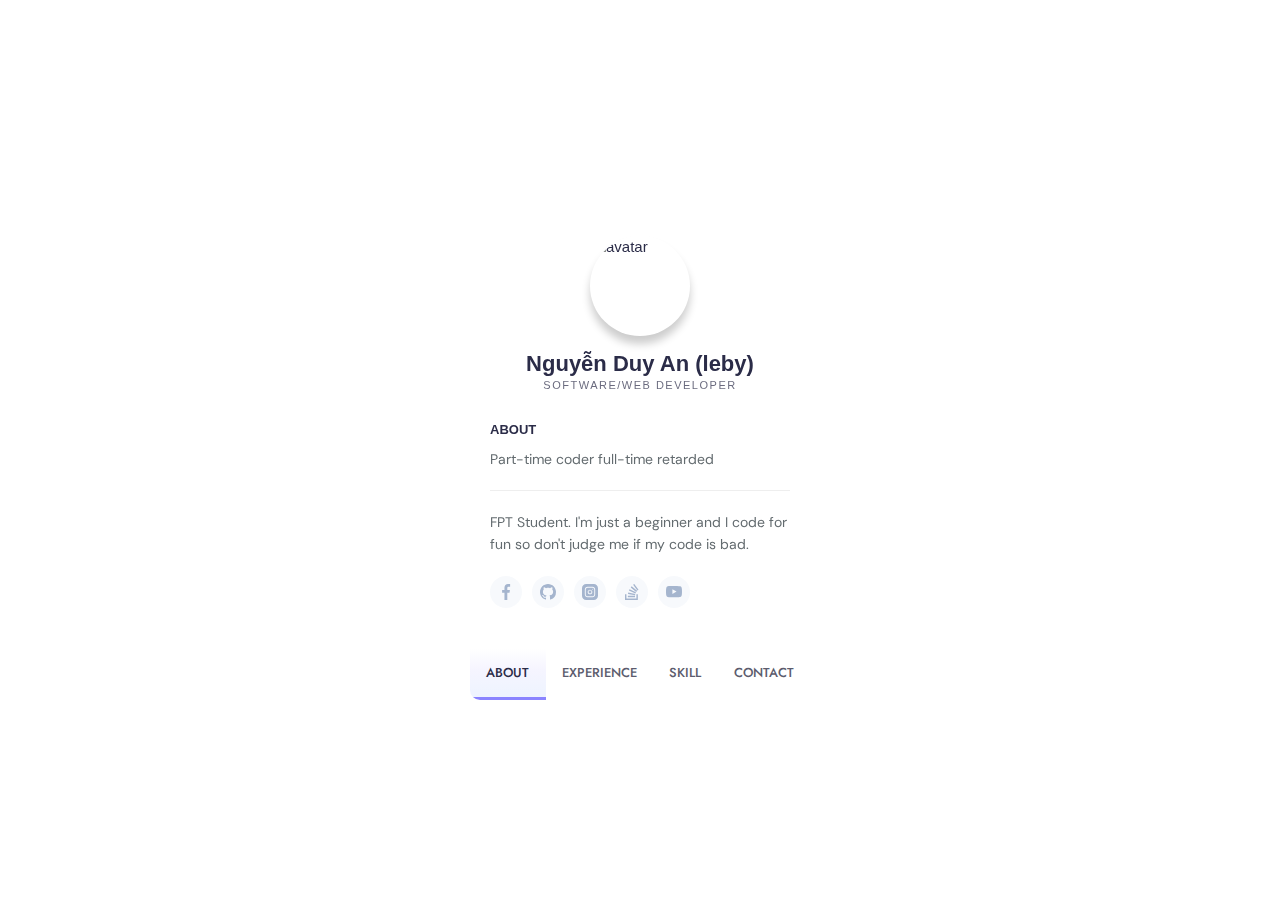
==== index.html @ 3970532f "Update index.html" ====
<!DOCTYPE html>
<html lang="vi">
<head>
    <meta charset="UTF-8">
    <meta name="viewport" content="width=device-width, initial-scale=1">
    <title>Hello! I'm leby</title>
    <link rel="stylesheet" href="stuff/css.css">
    <link rel="stylesheet" href="https://www.w3schools.com/w3css/4/w3.css">
    <link rel="shortcut icon" type="image/jpg" href="https://cdn.discordapp.com/attachments/826292876207849493/911662715800551456/imageonline-co-roundcorner_1.png"/>
    <script src="https://kit.fontawesome.com/244a93e08c.js" crossorigin="anonymous"></script>
</head>
<body oncontextmenu="return false;">
    <div class="card" data-state="#about">
  <div class="card-header">
    <div class="card-cover" style="background-image: url(https://i.pinimg.com/originals/5f/9f/bd/5f9fbdbe038edf4a09fdb52c94ad59bf.jpg)"></div>
    <img class="card-avatar" src="https://scontent.fvca1-3.fna.fbcdn.net/v/t39.30808-1/p240x240/245911182_2202183583258053_7354776640081373147_n.jpg?_nc_cat=103&ccb=1-5&_nc_sid=7206a8&_nc_ohc=Rj9_3_dnfJEAX-AiSiD&_nc_ht=scontent.fvca1-3.fna&oh=562b71805e0743362fa709a6f1a4285f&oe=619D1493" alt="avatar" />

    <h1 class="card-fullname">Nguyễn Duy An (leby)</h1>
    <h2 class="card-jobtitle">Software/Web Developer</h2>

  </div>
  <div class="card-main">
    <div class="card-section is-active" id="about">
      <div class="card-content">
        <div class="card-subtitle">ABOUT</div>
          <p class="card-desc">Part-time coder full-time retarded</p>
          <hr>
        <p class="card-desc">FPT Student. I'm just a beginner and I code for fun so don't judge me if my code is bad.
        </p>
      </div>
      <div class="card-social">
        <a href="https://www.facebook.com/annguyen280605/"><svg viewBox="0 0 24 24" xmlns="http://www.w3.org/2000/svg">
            <path d="M15.997 3.985h2.191V.169C17.81.117 16.51 0 14.996 0c-3.159 0-5.323 1.987-5.323 5.639V9H6.187v4.266h3.486V24h4.274V13.267h3.345l.531-4.266h-3.877V6.062c.001-1.233.333-2.077 2.051-2.077z"/></svg></a>
        <a href="https://github.com/lebyleafy"><svg xmlns="http://www.w3.org/2000/svg" width="16" height="16" fill="currentColor" class="bi bi-github" viewBox="0 0 16 16">
        <path d="M8 0C3.58 0 0 3.58 0 8c0 3.54 2.29 6.53 5.47 7.59.4.07.55-.17.55-.38 0-.19-.01-.82-.01-1.49-2.01.37-2.53-.49-2.69-.94-.09-.23-.48-.94-.82-1.13-.28-.15-.68-.52-.01-.53.63-.01 1.08.58 1.23.82.72 1.21 1.87.87 2.33.66.07-.52.28-.87.51-1.07-1.78-.2-3.64-.89-3.64-3.95 0-.87.31-1.59.82-2.15-.08-.2-.36-1.02.08-2.12 0 0 .67-.21 2.2.82.64-.18 1.32-.27 2-.27.68 0 1.36.09 2 .27 1.53-1.04 2.2-.82 2.2-.82.44 1.1.16 1.92.08 2.12.51.56.82 1.27.82 2.15 0 3.07-1.87 3.75-3.65 3.95.29.25.54.73.54 1.48 0 1.07-.01 1.93-.01 2.2 0 .21.15.46.55.38A8.012 8.012 0 0 0 16 8c0-4.42-3.58-8-8-8z"/>
        </svg></a>
        <a href="https://www.instagram.com/nguyen_an2806/"><svg viewBox="0 0 512 512" xmlns="http://www.w3.org/2000/svg">
            <path d="M301 256c0 24.852-20.148 45-45 45s-45-20.148-45-45 20.148-45 45-45 45 20.148 45 45zm0 0" />
            <path d="M332 120H180c-33.086 0-60 26.914-60 60v152c0 33.086 26.914 60 60 60h152c33.086 0 60-26.914 60-60V180c0-33.086-26.914-60-60-60zm-76 211c-41.355 0-75-33.645-75-75s33.645-75 75-75 75 33.645 75 75-33.645 75-75 75zm86-146c-8.285 0-15-6.715-15-15s6.715-15 15-15 15 6.715 15 15-6.715 15-15 15zm0 0" />
            <path d="M377 0H135C60.562 0 0 60.563 0 135v242c0 74.438 60.563 135 135 135h242c74.438 0 135-60.563 135-135V135C512 60.562 451.437 0 377 0zm45 332c0 49.625-40.375 90-90 90H180c-49.625 0-90-40.375-90-90V180c0-49.625 40.375-90 90-90h152c49.625 0 90 40.375 90 90zm0 0" /></svg></a>
        <a href="https://stackoverflow.com/users/16965774/lea"><svg xmlns="http://www.w3.org/2000/svg" width="16" height="16" fill="currentColor" class="bi bi-stack-overflow" viewBox="0 0 16 16">
  <path d="M12.412 14.572V10.29h1.428V16H1v-5.71h1.428v4.282h9.984z"/>
  <path d="M3.857 13.145h7.137v-1.428H3.857v1.428zM10.254 0 9.108.852l4.26 5.727 1.146-.852L10.254 0zm-3.54 3.377 5.484 4.567.913-1.097L7.627 2.28l-.914 1.097zM4.922 6.55l6.47 3.013.603-1.294-6.47-3.013-.603 1.294zm-.925 3.344 6.985 1.469.294-1.398-6.985-1.468-.294 1.397z"/>
</svg></a>
          <a href="https://www.youtube.com/channel/UCmO1rv8Kp0wK0fji1_LSCEQ"><svg xmlns="http://www.w3.org/2000/svg" width="16" height="16" fill="currentColor" class="bi bi-youtube" viewBox="0 0 16 16">
  <path d="M8.051 1.999h.089c.822.003 4.987.033 6.11.335a2.01 2.01 0 0 1 1.415 1.42c.101.38.172.883.22 1.402l.01.104.022.26.008.104c.065.914.073 1.77.074 1.957v.075c-.001.194-.01 1.108-.082 2.06l-.008.105-.009.104c-.05.572-.124 1.14-.235 1.558a2.007 2.007 0 0 1-1.415 1.42c-1.16.312-5.569.334-6.18.335h-.142c-.309 0-1.587-.006-2.927-.052l-.17-.006-.087-.004-.171-.007-.171-.007c-1.11-.049-2.167-.128-2.654-.26a2.007 2.007 0 0 1-1.415-1.419c-.111-.417-.185-.986-.235-1.558L.09 9.82l-.008-.104A31.4 31.4 0 0 1 0 7.68v-.123c.002-.215.01-.958.064-1.778l.007-.103.003-.052.008-.104.022-.26.01-.104c.048-.519.119-1.023.22-1.402a2.007 2.007 0 0 1 1.415-1.42c.487-.13 1.544-.21 2.654-.26l.17-.007.172-.006.086-.003.171-.007A99.788 99.788 0 0 1 7.858 2h.193zM6.4 5.209v4.818l4.157-2.408L6.4 5.209z"/>
          </svg></a>
      </div>
    </div>
      <div class="card-section" id = "skill">
    <div class="card-content">
      <div class="card-subtitle">SKILL</div>
        <p class="card-desc">These are what I have learnt pass 2 years of programming</p>
      <div class="card-skill-wrapper">
   <div class="skill-python">
      <h6><i class="fab fa-python"></i> Python </h6>
           <div class="w3-light-grey">
    <div class="w3-blue" style="height:10px;width:91%"></div>
     </div>
        <p style="text-align:right;">88%</p>
    </div>
          <div class="skill-unity">
      <h6><i class="fab fa-unity"></i> Unity </h6>
           <div class="w3-light-grey">
    <div class="w3-red" style="height:10px;width:40%"></div>
     </div>
        <p style="text-align:right;">40%</p>
    </div>
      </div>
          <div class="skill-html">
      <h6><i class="fab fa-html5"></i> HTML5 </h6>
           <div class="w3-light-grey">
    <div class="w3-green" style="height:10px;width:69%"></div>
     </div>
        <p style="text-align:right;">69%</p>
      </div>
    <div class="skill-css">
      <h6><i class="fab fa-css3-alt"></i> CSS3 </h6>
      <div class="w3-light-grey">
        <div class="w3-green" style="height:10px;width:35%"></div>
     </div>
        <p style="text-align:right;">35%</p>
      </div>

    <div class="skill-javascript">
      <h6><i class="fab fa-js"></i> JavaScript </h6>
           <div class="w3-light-grey">
    <div class="w3-green" style="height:10px;width:22%"></div>
     </div>
        <p style="text-align:right;">22%</p>
    </div>


  </div>
  </div>
    <div class="card-section" id="experience">
      <div class="card-content">
        <div class="card-subtitle">WORK EXPERIENCE</div>
        <div class="card-timeline">
          <div class="card-item" data-year="2018">
            <div class="card-item-title">Developed <span>Discord Bot</span></div>
            <div class="card-item-desc">Feature-rich bot named Nagatoro BOT.</div>
          </div>
          <div class="card-item" data-year="2019">
            <div class="card-item-title">Back-end Developer for <span>0-aim Esport</span></div>
            <div class="card-item-desc">Developed new Databases system for interviews. Sadly, this clan has been disbanded.</div>
          </div>
          <div class="card-item" data-year="2020">
            <div class="card-item-title">Developed  <span>A.I</span></div>
            <div class="card-item-desc">Face detection and self learning chat bot.</div>
          </div>
          <div class="card-item" data-year="2021">
            <div class="card-item-title">Full-Stack Developing for <span>Nhà thuốc Ngô Quyền</span></div>
            <div class="card-item-desc">Responsible for the databases and webpage.</div>
          </div>
        </div>
      </div>
    </div>
    <div class="card-section" id="contact">
      <div class="card-content">
        <div class="card-subtitle">CONTACT</div>
        <div class="card-contact-wrapper">
          <div class="card-contact">
            <svg xmlns="http://www.w3.org/2000/svg" viewBox="0 0 24 24" fill="none" stroke="currentColor" stroke-width="2" stroke-linecap="round" stroke-linejoin="round">
              <path d="M21 10c0 7-9 13-9 13s-9-6-9-13a9 9 0 0118 0z" />
              <circle cx="12" cy="10" r="3" /></svg>
            Can Tho, Viet Nam
          </div>
          <div class="card-contact">
            <svg xmlns="http://www.w3.org/2000/svg" viewbox="0 0 24 24" fill="none" stroke="currentColor" stroke-width="2" stroke-linecap="round" stroke-linejoin="round">
              <path d="M22 16.92v3a2 2 0 01-2.18 2 19.79 19.79 0 01-8.63-3.07 19.5 19.5 0 01-6-6 19.79 19.79 0 01-3.07-8.67A2 2 0 014.11 2h3a2 2 0 012 1.72 12.84 12.84 0 00.7 2.81 2 2 0 01-.45 2.11L8.09 9.91a16 16 0 006 6l1.27-1.27a2 2 0 012.11-.45 12.84 12.84 0 002.81.7A2 2 0 0122 16.92z" /></svg>(090) 140-0724</div>
          <div class="card-contact">
            <svg xmlns="http://www.w3.org/2000/svg" viewBox="0 0 24 24" fill="none" stroke="currentColor" stroke-width="2" stroke-linecap="round" stroke-linejoin="round">
              <path d="M4 4h16c1.1 0 2 .9 2 2v12c0 1.1-.9 2-2 2H4c-1.1 0-2-.9-2-2V6c0-1.1.9-2 2-2z" />
              <path d="M22 6l-10 7L2 6" /></svg>
            work email: anndfsc0325@fpt.edu.vn private email: duykem666@gmail.com
          </div>
        </div>
      </div>
    </div>
    <div class="card-buttons">
      <button data-section="#about" class="is-active">ABOUT</button>
      <button data-section="#experience">EXPERIENCE</button>
      <button data-section="#skill">SKILL</button>
      <button data-section="#contact">CONTACT</button>

    </div>
  </div>
</div>
<script src="stuff/javascript.js"></script>
<script src="stuff/nocopy.js"></script>
<script src="https://ajax.googleapis.com/ajax/libs/jquery/1.11.2/jquery.min.js"></script>
</body>
</html>
---- stuff/css.css ----
@import url("https://fonts.googleapis.com/css?family=DM+Sans:400,500|Jost:400,500,600&display=swap");
 * {
	 box-sizing: border-box;
}
 body {
	 color: #2b2c48;
	 font-family: "Jost", sans-serif;
	 background-image: url(https://i.pinimg.com/originals/5f/9f/bd/5f9fbdbe038edf4a09fdb52c94ad59bf.jpg);
	 background-repeat: no-repeat;
	 background-size: cover;
	 background-position: center;
	 background-attachment: fixed;
	 min-height: 100vh;
	 display: flex;
	 flex-wrap: wrap;
	 padding: 20px;

}
 .card {
	 max-width: 340px;
	 margin: auto;
	 overflow-y: auto;
	 position: relative;
	 z-index: 1;
	 overflow-x: hidden;
	 background-color: rgba(255, 255, 255, 1);
	 display: flex;
	 transition: 0.3s;
	 flex-direction: column;
	 border-radius: 10px;
	 box-shadow: 0 0 0 8px rgba(255, 255, 255, 0.2);
}
 .card[data-state="#about"] {
	 height: 500px;
}
 .card[data-state="#about"] .card-main {
	 padding-top: 0;
}
 .card[data-state="#contact"] {
	 height: 430px;
}
 .card[data-state="#experience"] {
	 height: 550px;
}
 .card[data-state="#skill"] {
	 height: 500px;
}
 .card.is-active .card-header {
	 height: 80px;
}
 .card.is-active .card-cover {
	 height: 100px;
	 top: -50px;
}
 .card.is-active .card-avatar {
	 transform: none;
	 left: 20px;
	 width: 50px;
	 height: 50px;
	 bottom: 10px;
}
 .card.is-active .card-fullname, .card.is-active .card-jobtitle {
	 left: 86px;
	 transform: none;
}
 .card.is-active .card-fullname {
	 bottom: 18px;
	 font-size: 19px;
}
 .card.is-active .card-jobtitle {
	 bottom: 16px;
	 letter-spacing: 1px;
	 font-size: 10px;
}
 .card-header {
	 position: relative;
	 display: flex;
	 height: 200px;
	 flex-shrink: 0;
	 width: 100%;
	 transition: 0.3s;
}
 .card-header * {
	 transition: 0.3s;
}
 .card-cover {
	 width: 100%;
	 height: 100%;
	 position: absolute;
	 height: 160px;
	 top: -20%;
	 left: 0;
	 will-change: top;
	 background-size: cover;
	 background-position: center;
	 filter: blur(30px);
	 transform: scale(1.2);
	 transition: 0.5s;

}
 .card-avatar {
	 width: 100px;
	 height: 100px;
	 box-shadow: 0 8px 8px rgba(0, 0, 0, 0.2);
	 border-radius: 50%;
	 object-position: center;
	 object-fit: cover;
	 position: absolute;
	 bottom: 0;
	 left: 50%;
	 transform: translateX(-50%) translateY(-64px);
}
 .card-fullname {
	 position: absolute;
	 bottom: 0;
	 font-size: 22px;
	 font-weight: 700;
	 text-align: center;
	 white-space: nowrap;
	 transform: translateY(-10px) translateX(-50%);
	 left: 50%;
}
 .card-jobtitle {
	 position: absolute;
	 bottom: 0;
	 font-size: 11px;
	 white-space: nowrap;
	 font-weight: 500;
	 opacity: 0.7;
	 text-transform: uppercase;
	 letter-spacing: 1.5px;
	 margin: 0;
	 left: 50%;
	 transform: translateX(-50%) translateY(-7px);
}
 .card-main {
	 position: relative;
	 flex: 1;
	 display: flex;
	 padding-top: 10px;
	 flex-direction: column;
}
 .card-subtitle {
	 font-weight: 700;
	 font-size: 13px;
	 margin-bottom: 8px;
}
 .card-content {
	 padding: 20px;
}
 .card-desc {
	 line-height: 1.6;
	 color: #636b6f;
	 font-size: 14px;
	 margin: 0;
	 font-weight: 400;
	 font-family: "DM Sans", sans-serif;
}
 .card-social {
	 display: flex;
	 align-items: center;
	 padding: 0 20px;
	 margin-bottom: 30px;
}
 .card-social svg {
	 fill: #a5b5ce;
	 width: 16px;
	 display: block;
	 transition: 0.3s;
}
 .card-social a {
	 color: #8797a1;
	 height: 32px;
	 width: 32px;
	 border-radius: 50%;
	 display: inline-flex;
	 align-items: center;
	 justify-content: center;
	 transition: 0.3s;
	 background-color: rgba(93, 133, 193, 0.05);
	 border-radius: 50%;
	 margin-right: 10px;
}
 .card-social a:hover svg {
	 fill: #637faa;
}
 .card-social a:last-child {
	 margin-right: 0;
}
 .card-buttons {
	 display: flex;
	 background-color: #fff;
	 margin-top: auto;
	 position: sticky;
	 bottom: 0;
	 left: 0;
}
 .card-buttons button {
	 flex: 1 1 auto;
	 user-select: none;
	 background: 0;
	 font-size: 13px;
	 border: 0;
	 padding: 15px 5px;
	 cursor: pointer;
	 color: #5c5c6d;
	 transition: 0.3s;
	 font-family: "Jost", sans-serif;
	 font-weight: 500;
	 outline: 0;
	 border-bottom: 3px solid transparent;
}
 .card-buttons button.is-active, .card-buttons button:hover {
	 color: #2b2c48;
	 border-bottom: 3px solid #8a84ff;
	 background: linear-gradient(to bottom, rgba(127, 199, 231, 0) 0%, rgba(207, 204, 255, 0.2) 44%, rgba(211, 226, 255, 0.4) 100%);
}
 .card-section {
	 display: none;
}
 .card-section.is-active {
	 display: block;
	 animation: fadeIn 0.6s both;
}
 @keyframes fadeIn {
	 0% {
		 opacity: 0;
		 transform: translatey(40px);
	}
	 100% {
		 opacity: 1;
	}
}
 .card-timeline {
	 margin-top: 30px;
	 position: relative;
}
 .card-timeline:after {
	 background: linear-gradient(to top, rgba(134, 214, 243, 0) 0%, rgba(81, 106, 204, 1) 100%);
	 content: "";
	 left: 42px;
	 width: 2px;
	 top: 0;
	 height: 100%;
	 position: absolute;
	 content: "";
}
 .card-item {
	 position: relative;
	 padding-left: 60px;
	 padding-right: 20px;
	 padding-bottom: 30px;
	 z-index: 1;
}
 .card-item:last-child {
	 padding-bottom: 5px;
}
 .card-item:after {
	 content: attr(data-year);
	 width: 10px;
	 position: absolute;
	 top: 0;
	 left: 37px;
	 width: 8px;
	 height: 8px;
	 line-height: 0.6;
	 border: 2px solid #fff;
	 font-size: 11px;
	 text-indent: -35px;
	 border-radius: 50%;
	 color: rgba(134, 134, 134, 0.7);
	 background: linear-gradient(to bottom, #a0aee3 0%, #516acc 100%);
}
 .card-item-title {
	 font-weight: 500;
	 font-size: 14px;
	 margin-bottom: 5px;
}
 .card-item-desc {
	 font-size: 13px;
	 color: #6f6f7b;
	 line-height: 1.5;
	 font-family: "DM Sans", sans-serif;
}
 .card-contact-wrapper {
	 margin-top: 20px;
}
 .card-contact {
	 display: flex;
	 align-items: center;
	 font-size: 13px;
	 color: #6f6f7b;
	 font-family: "DM Sans", sans-serif;
	 line-height: 1.6;
	 cursor: pointer;
}
 .card-contact + .card-contact {
	 margin-top: 16px;
}
 .card-contact svg {
	 flex-shrink: 0;
	 width: 30px;
	 min-height: 34px;
	 margin-right: 12px;
	 transition: 0.3s;
	 padding-right: 12px;
	 border-right: 1px solid #dfe2ec;
}
 .contact-me {
	 border: 0;
	 outline: none;
	 background: linear-gradient(to right, rgba(83, 200, 239, 0.8) 0%, rgba(81, 106, 204, 0.8) 96%);
	 box-shadow: 0 4px 6px rgba(0, 0, 0, 0.15);
	 color: #fff;
	 padding: 12px 16px;
	 width: 100%;
	 border-radius: 5px;
	 margin-top: 25px;
	 cursor: pointer;
	 font-size: 14px;
	 font-weight: 500;
	 font-family: "Jost", sans-serif;
	 transition: 0.3s;
}
 .card-skill-wrapper {
	 margin-top: 40px;
}

 .skill-html{
	 align-items: center;
	 font-size: 13px;
	 color: #6f6f7b;
	 font-family: "DM Sans", sans-serif;
	 line-height: 1.6;
	 cursor: pointer;
}
 .skill-html + .skill-html {
	 margin-top: 16px;
}
 .skill-html svg {
	 flex-shrink: 0;
	 width: 30px;
	 min-height: 34px;
	 margin-right: 12px;
	 transition: 0.3s;
	 padding-right: 12px;
	 border-right: 1px solid #dfe2ec;
}

 .skill-css{
	 align-items: center;
	 font-size: 13px;
	 color: #6f6f7b;
	 font-family: "DM Sans", sans-serif;
	 line-height: 1.6;
	 cursor: pointer;
}
 .skill-css + .skill-css {
	 margin-top: 16px;
}
 .skill-css svg {
	 flex-shrink: 0;
	 width: 30px;
	 min-height: 34px;
	 margin-right: 12px;
	 transition: 0.3s;
	 padding-right: 12px;
	 border-right: 1px solid #dfe2ec;
}
 .skill-javascript{
	 align-items: center;
	 font-size: 13px;
	 color: #6f6f7b;
	 font-family: "DM Sans", sans-serif;
	 line-height: 1.6;
	 cursor: pointer;
}
 .skill-javascript + .skill-javascript {
	 margin-top: 16px;
}
 .skill-javascript svg {
	 flex-shrink: 0;
	 width: 30px;
	 min-height: 34px;
	 margin-right: 12px;
	 transition: 0.3s;
	 padding-right: 12px;
	 border-right: 1px solid #dfe2ec;
}
 .skill-python{
	 align-items: center;
	 font-size: 13px;
	 color: #6f6f7b;
	 font-family: "DM Sans", sans-serif;
	 line-height: 1.6;
	 cursor: pointer;
}
 .skill-python + .skill-python {
	 margin-top: 16px;
}
 .skill-python svg {
	 flex-shrink: 0;
	 width: 30px;
	 min-height: 34px;
	 margin-right: 12px;
	 transition: 0.3s;
	 padding-right: 12px;
	 border-right: 1px solid #dfe2ec;
}
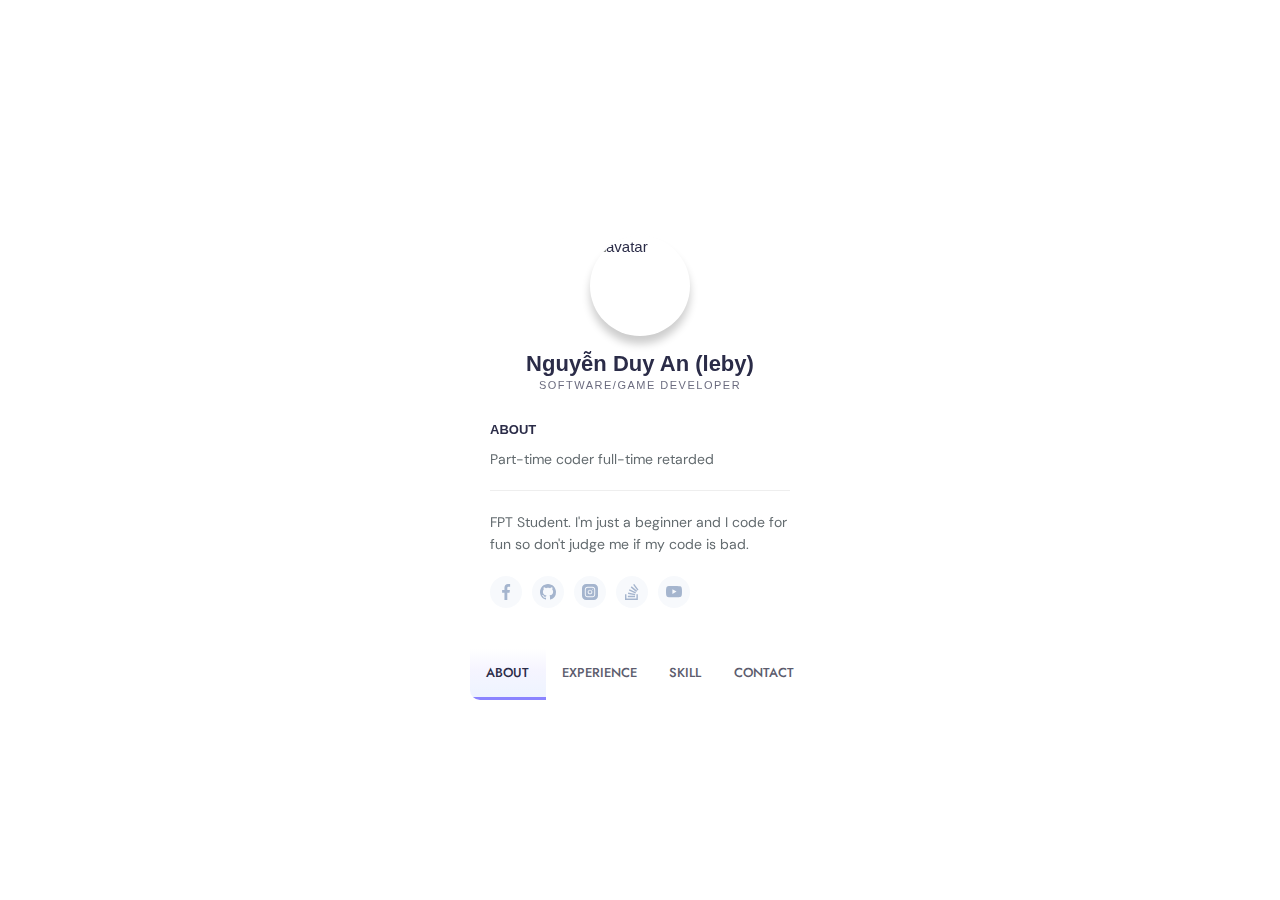
==== commit 11688afb: "Update index.html" ====
--- a/index.html
+++ b/index.html
@@ -6,17 +6,17 @@
     <title>Hello! I'm leby</title>
     <link rel="stylesheet" href="stuff/css.css">
     <link rel="stylesheet" href="https://www.w3schools.com/w3css/4/w3.css">
-    <link rel="shortcut icon" type="image/jpg" href="https://cdn.discordapp.com/attachments/826292876207849493/911662715800551456/imageonline-co-roundcorner_1.png"/>
+    <link rel="shortcut icon" type="image/jpg" href="https://cdn.discordapp.com/attachments/903935855180283934/942595145642168410/273059033_965788997412329_7652995949090740665_n-modified.png"/>
     <script src="https://kit.fontawesome.com/244a93e08c.js" crossorigin="anonymous"></script>
 </head>
 <body oncontextmenu="return false;">
     <div class="card" data-state="#about">
   <div class="card-header">
-    <div class="card-cover" style="background-image: url(https://i.pinimg.com/originals/5f/9f/bd/5f9fbdbe038edf4a09fdb52c94ad59bf.jpg)"></div>
-    <img class="card-avatar" src="https://scontent.fvca1-3.fna.fbcdn.net/v/t39.30808-1/p240x240/245911182_2202183583258053_7354776640081373147_n.jpg?_nc_cat=103&ccb=1-5&_nc_sid=7206a8&_nc_ohc=Rj9_3_dnfJEAX-AiSiD&_nc_ht=scontent.fvca1-3.fna&oh=562b71805e0743362fa709a6f1a4285f&oe=619D1493" alt="avatar" />
+    <div class="card-cover" style="background-image: url(https://tophinhanhdep.com/wp-content/uploads/2021/10/Black-and-Red-Wallpapers.jpg)"></div>
+    <img class="card-avatar" src="https://cdn.discordapp.com/attachments/903935855180283934/942594160752459786/273059033_965788997412329_7652995949090740665_n.jpg" alt="avatar" />
 
     <h1 class="card-fullname">Nguyễn Duy An (leby)</h1>
-    <h2 class="card-jobtitle">Software/Web Developer</h2>
+    <h2 class="card-jobtitle">Software/Game Developer</h2>
 
   </div>
   <div class="card-main">
@@ -50,7 +50,7 @@
       <div class="card-section" id = "skill">
     <div class="card-content">
       <div class="card-subtitle">SKILL</div>
-        <p class="card-desc">These are what I have learnt pass 2 years of programming</p>
+        <p class="card-desc">These are what I have learnt past 2 years of programming</p>
       <div class="card-skill-wrapper">
    <div class="skill-python">
       <h6><i class="fab fa-python"></i> Python </h6>
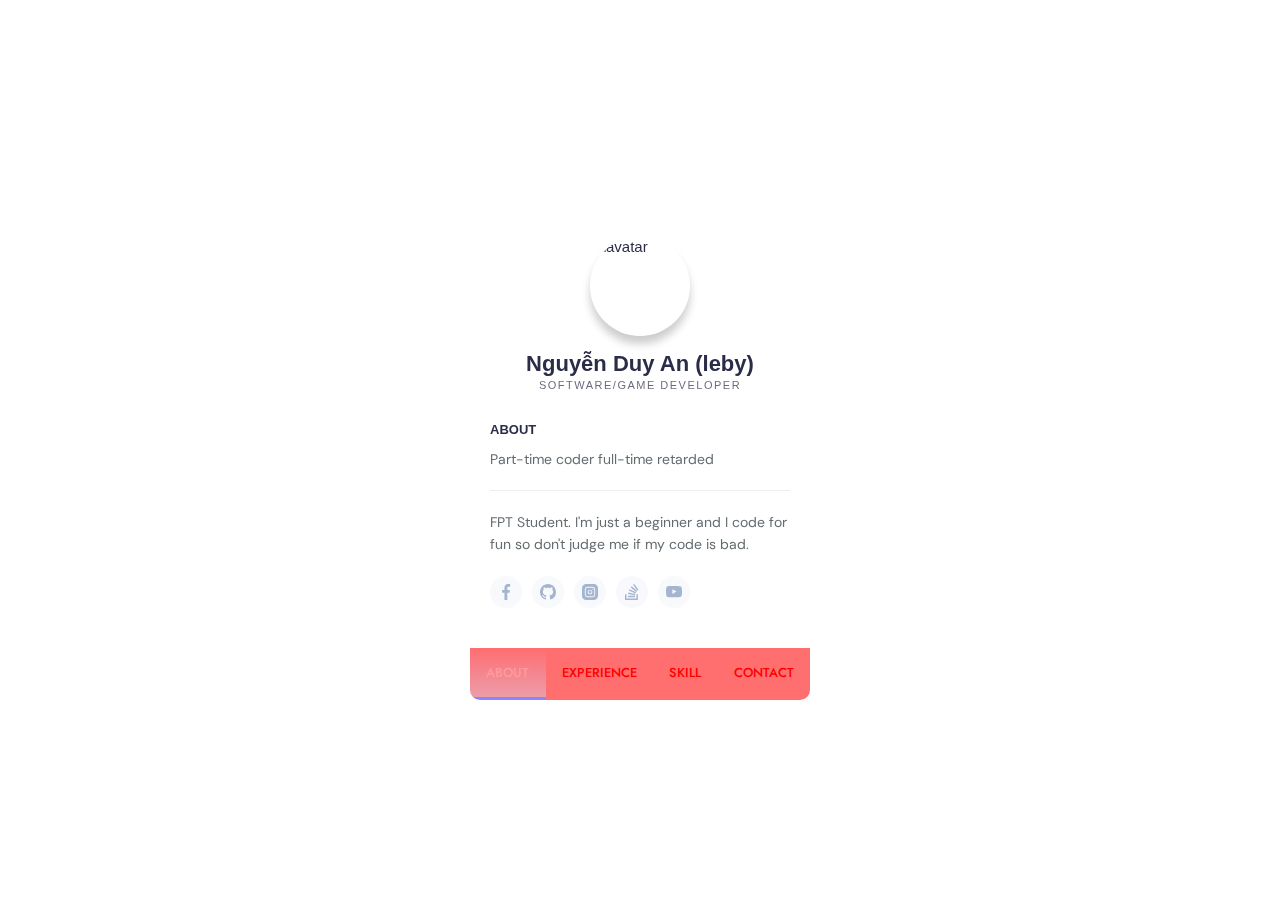
==== commit 5c7b0efe: "Update index.html" ====
--- a/index.html
+++ b/index.html
@@ -29,7 +29,7 @@
         </p>
       </div>
       <div class="card-social">
-        <a href="https://www.facebook.com/annguyen280605/"><svg viewBox="0 0 24 24" xmlns="http://www.w3.org/2000/svg">
+        <a href="https://www.facebook.com/annguyen2806/"><svg viewBox="0 0 24 24" xmlns="http://www.w3.org/2000/svg">
             <path d="M15.997 3.985h2.191V.169C17.81.117 16.51 0 14.996 0c-3.159 0-5.323 1.987-5.323 5.639V9H6.187v4.266h3.486V24h4.274V13.267h3.345l.531-4.266h-3.877V6.062c.001-1.233.333-2.077 2.051-2.077z"/></svg></a>
         <a href="https://github.com/lebyleafy"><svg xmlns="http://www.w3.org/2000/svg" width="16" height="16" fill="currentColor" class="bi bi-github" viewBox="0 0 16 16">
         <path d="M8 0C3.58 0 0 3.58 0 8c0 3.54 2.29 6.53 5.47 7.59.4.07.55-.17.55-.38 0-.19-.01-.82-.01-1.49-2.01.37-2.53-.49-2.69-.94-.09-.23-.48-.94-.82-1.13-.28-.15-.68-.52-.01-.53.63-.01 1.08.58 1.23.82.72 1.21 1.87.87 2.33.66.07-.52.28-.87.51-1.07-1.78-.2-3.64-.89-3.64-3.95 0-.87.31-1.59.82-2.15-.08-.2-.36-1.02.08-2.12 0 0 .67-.21 2.2.82.64-.18 1.32-.27 2-.27.68 0 1.36.09 2 .27 1.53-1.04 2.2-.82 2.2-.82.44 1.1.16 1.92.08 2.12.51.56.82 1.27.82 2.15 0 3.07-1.87 3.75-3.65 3.95.29.25.54.73.54 1.48 0 1.07-.01 1.93-.01 2.2 0 .21.15.46.55.38A8.012 8.012 0 0 0 16 8c0-4.42-3.58-8-8-8z"/>
--- a/stuff/css.css
+++ b/stuff/css.css
@@ -5,7 +5,7 @@
  body {
 	 color: #2b2c48;
 	 font-family: "Jost", sans-serif;
-	 background-image: url(https://i.pinimg.com/originals/5f/9f/bd/5f9fbdbe038edf4a09fdb52c94ad59bf.jpg);
+	 background-image: url(https://tophinhanhdep.com/wp-content/uploads/2021/10/Black-and-Red-Wallpapers.jpg);
 	 background-repeat: no-repeat;
 	 background-size: cover;
 	 background-position: center;
@@ -189,7 +189,7 @@
 }
  .card-buttons {
 	 display: flex;
-	 background-color: #fff;
+	 background-color: #ff6f6f;
 	 margin-top: auto;
 	 position: sticky;
 	 bottom: 0;
@@ -203,7 +203,7 @@
 	 border: 0;
 	 padding: 15px 5px;
 	 cursor: pointer;
-	 color: #5c5c6d;
+	 color: #ff0000;
 	 transition: 0.3s;
 	 font-family: "Jost", sans-serif;
 	 font-weight: 500;
@@ -211,7 +211,7 @@
 	 border-bottom: 3px solid transparent;
 }
  .card-buttons button.is-active, .card-buttons button:hover {
-	 color: #2b2c48;
+	 color: #ff9b9b;
 	 border-bottom: 3px solid #8a84ff;
 	 background: linear-gradient(to bottom, rgba(127, 199, 231, 0) 0%, rgba(207, 204, 255, 0.2) 44%, rgba(211, 226, 255, 0.4) 100%);
 }
@@ -406,4 +406,24 @@
 	 transition: 0.3s;
 	 padding-right: 12px;
 	 border-right: 1px solid #dfe2ec;
-}+}
+ .skill-unity{
+	 align-items: center;
+	 font-size: 13px;
+	 color: #6f6f7b;
+	 font-family: "DM Sans", sans-serif;
+	 line-height: 1.6;
+	 cursor: pointer;
+}
+ .skill-unity + .skill-unity {
+	 margin-top: 16px;
+}
+ .skill-unity svg {
+	 flex-shrink: 0;
+	 width: 30px;
+	 min-height: 34px;
+	 margin-right: 12px;
+	 transition: 0.3s;
+	 padding-right: 12px;
+	 border-right: 1px solid #dfe2ec;
+}
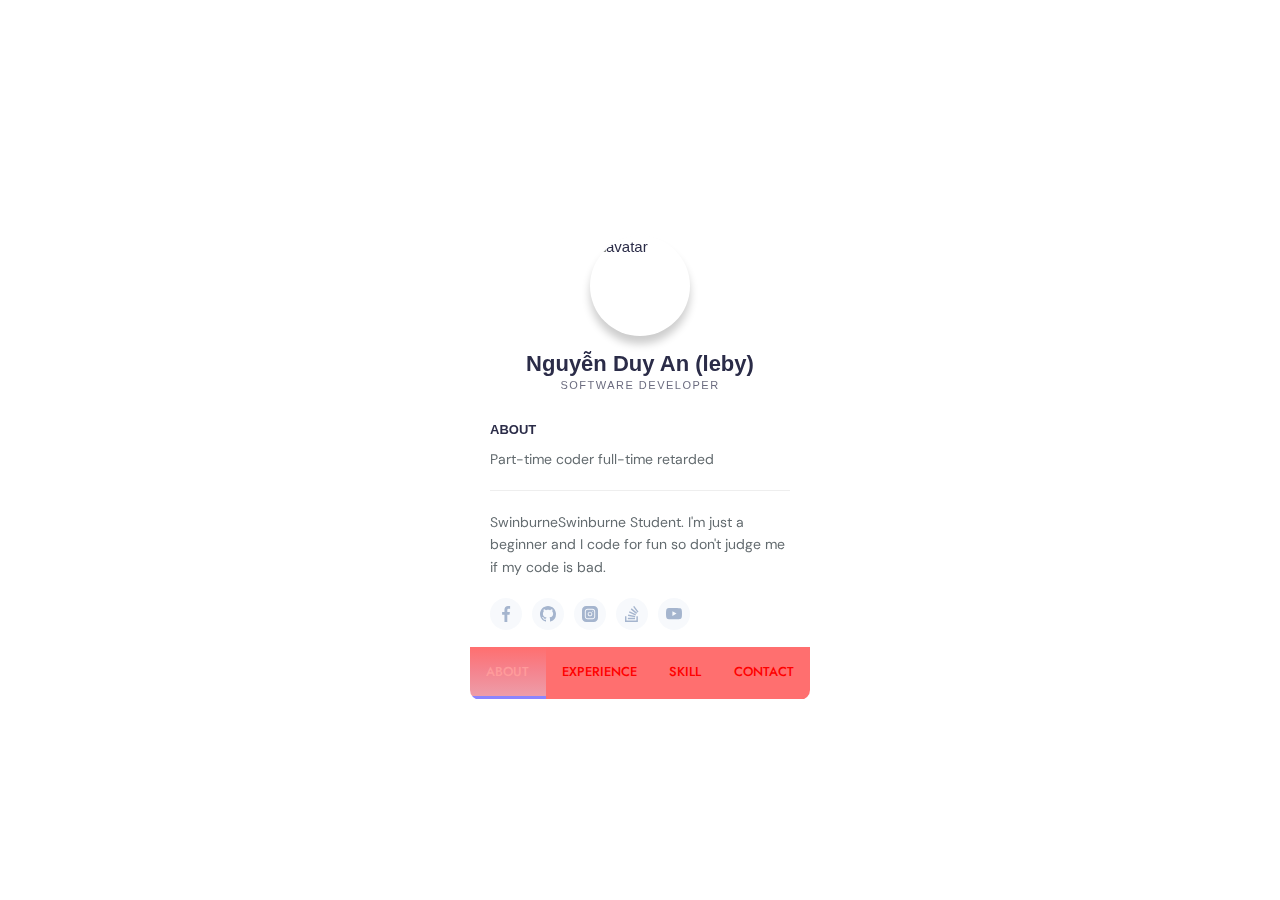
==== commit a118428f: "Update index.html" ====
--- a/index.html
+++ b/index.html
@@ -16,7 +16,7 @@
     <img class="card-avatar" src="https://cdn.discordapp.com/attachments/903935855180283934/942594160752459786/273059033_965788997412329_7652995949090740665_n.jpg" alt="avatar" />
 
     <h1 class="card-fullname">Nguyễn Duy An (leby)</h1>
-    <h2 class="card-jobtitle">Software/Game Developer</h2>
+    <h2 class="card-jobtitle">Software Developer</h2>
 
   </div>
   <div class="card-main">
@@ -25,7 +25,7 @@
         <div class="card-subtitle">ABOUT</div>
           <p class="card-desc">Part-time coder full-time retarded</p>
           <hr>
-        <p class="card-desc">FPT Student. I'm just a beginner and I code for fun so don't judge me if my code is bad.
+        <p class="card-desc">SwinburneSwinburne Student. I'm just a beginner and I code for fun so don't judge me if my code is bad.
         </p>
       </div>
       <div class="card-social">
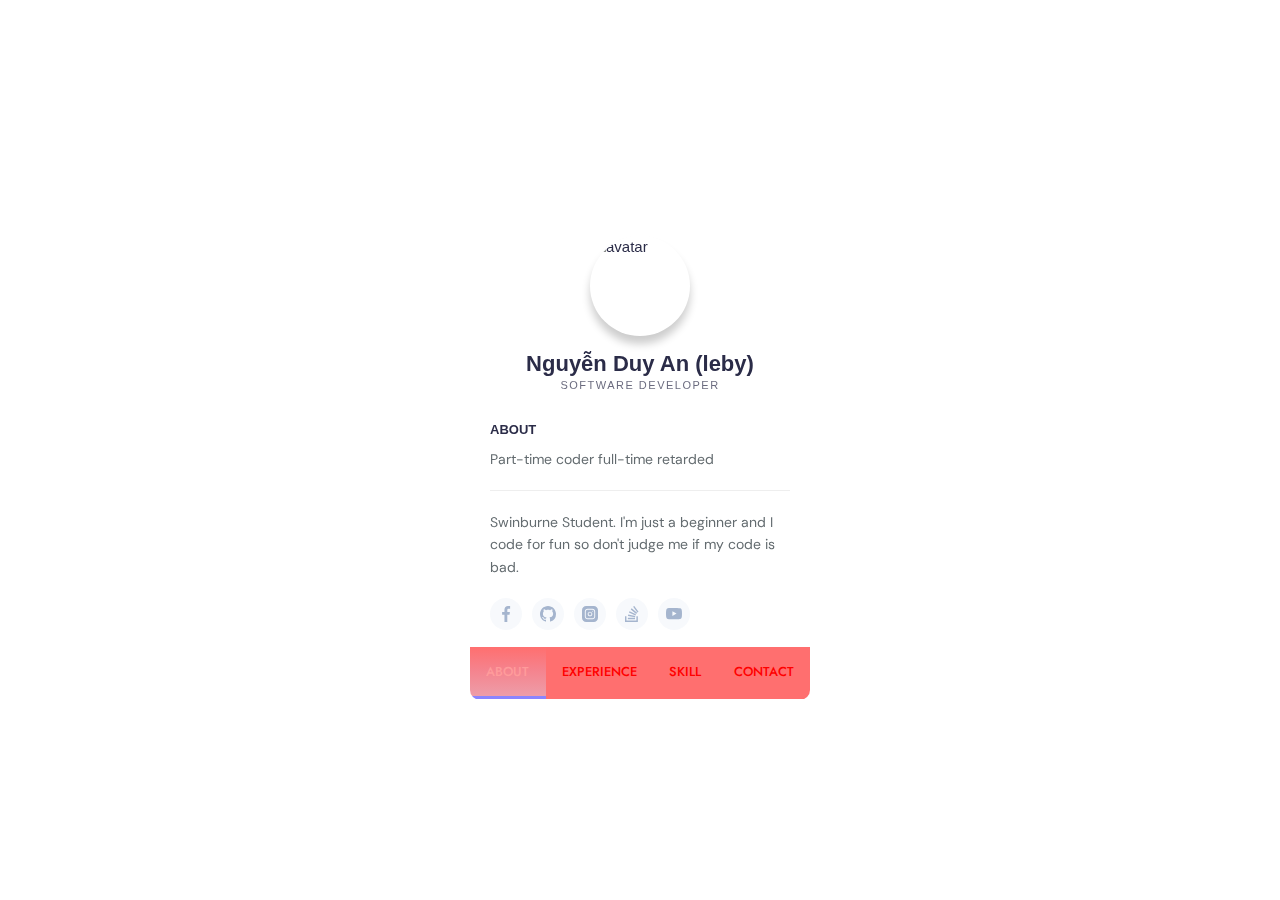
==== commit 789db458: "Update index.html" ====
--- a/index.html
+++ b/index.html
@@ -25,7 +25,7 @@
         <div class="card-subtitle">ABOUT</div>
           <p class="card-desc">Part-time coder full-time retarded</p>
           <hr>
-        <p class="card-desc">SwinburneSwinburne Student. I'm just a beginner and I code for fun so don't judge me if my code is bad.
+        <p class="card-desc">Swinburne Student. I'm just a beginner and I code for fun so don't judge me if my code is bad.
         </p>
       </div>
       <div class="card-social">
